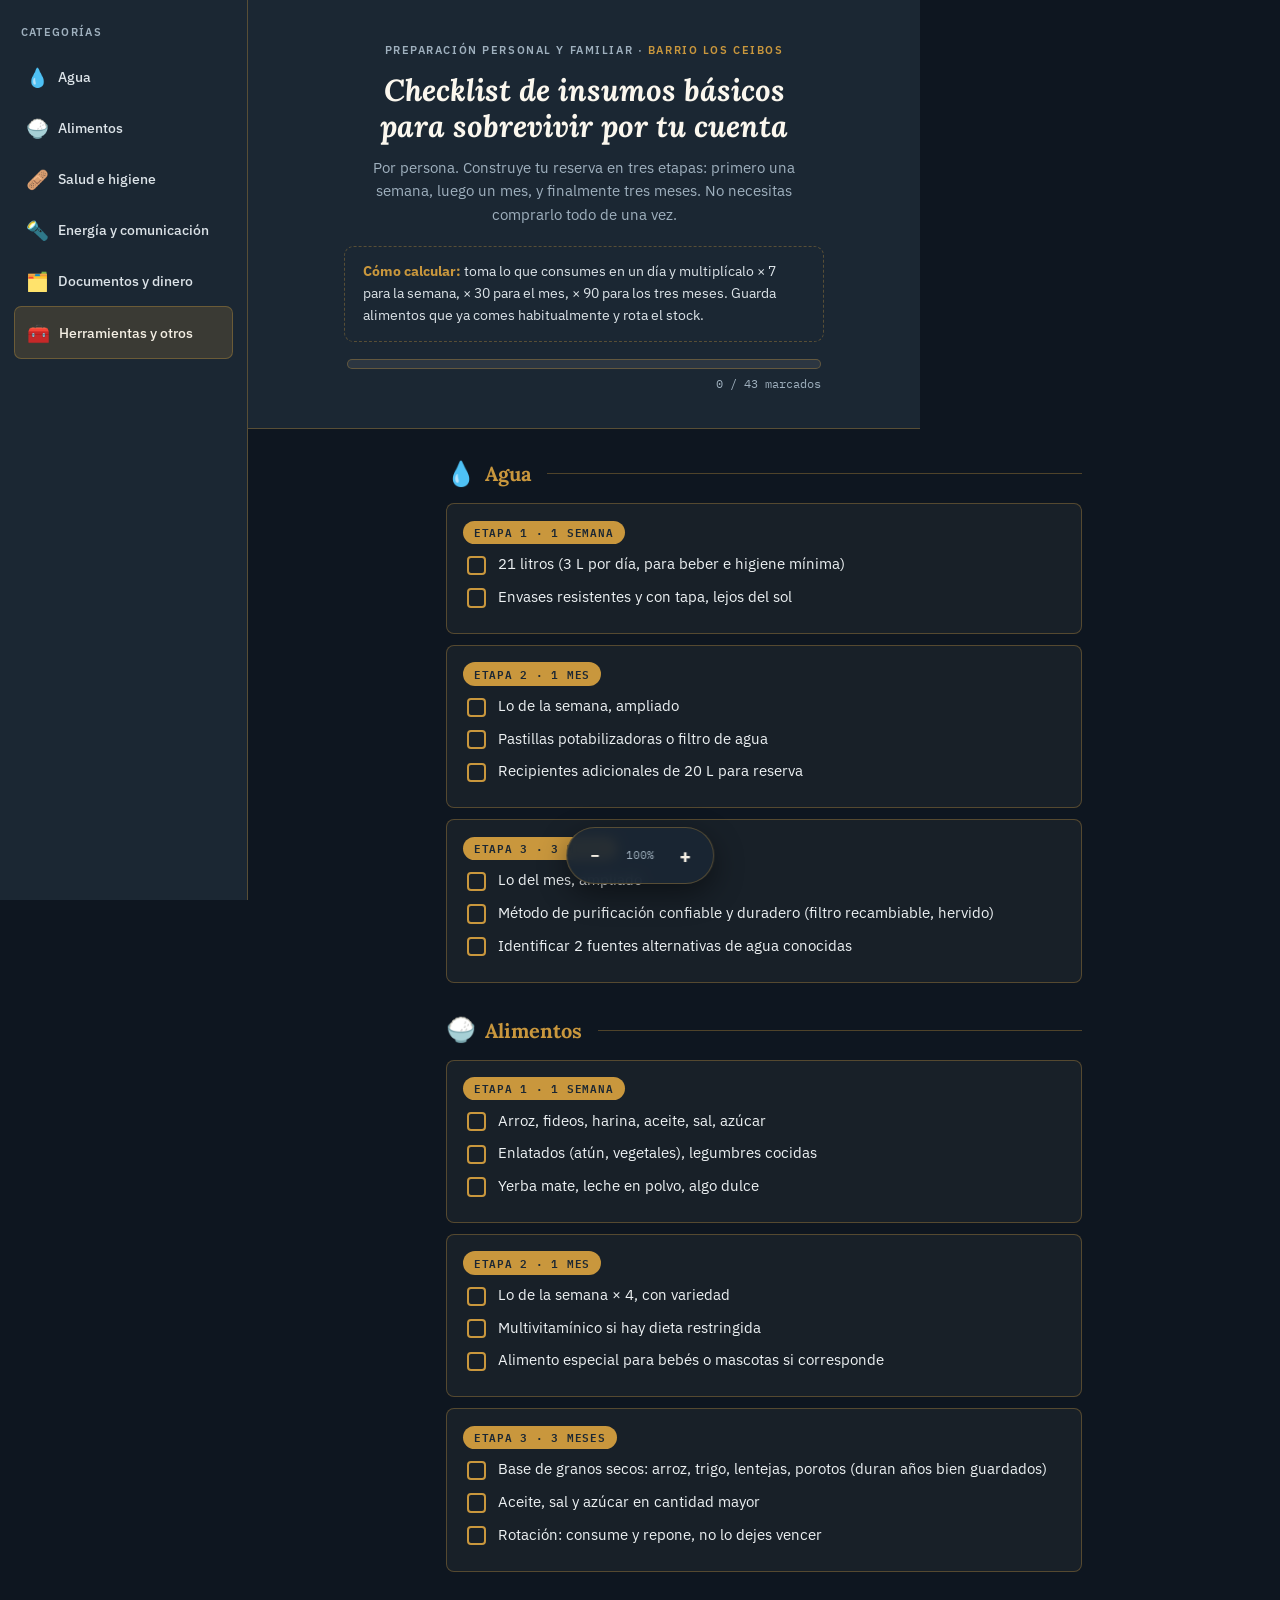
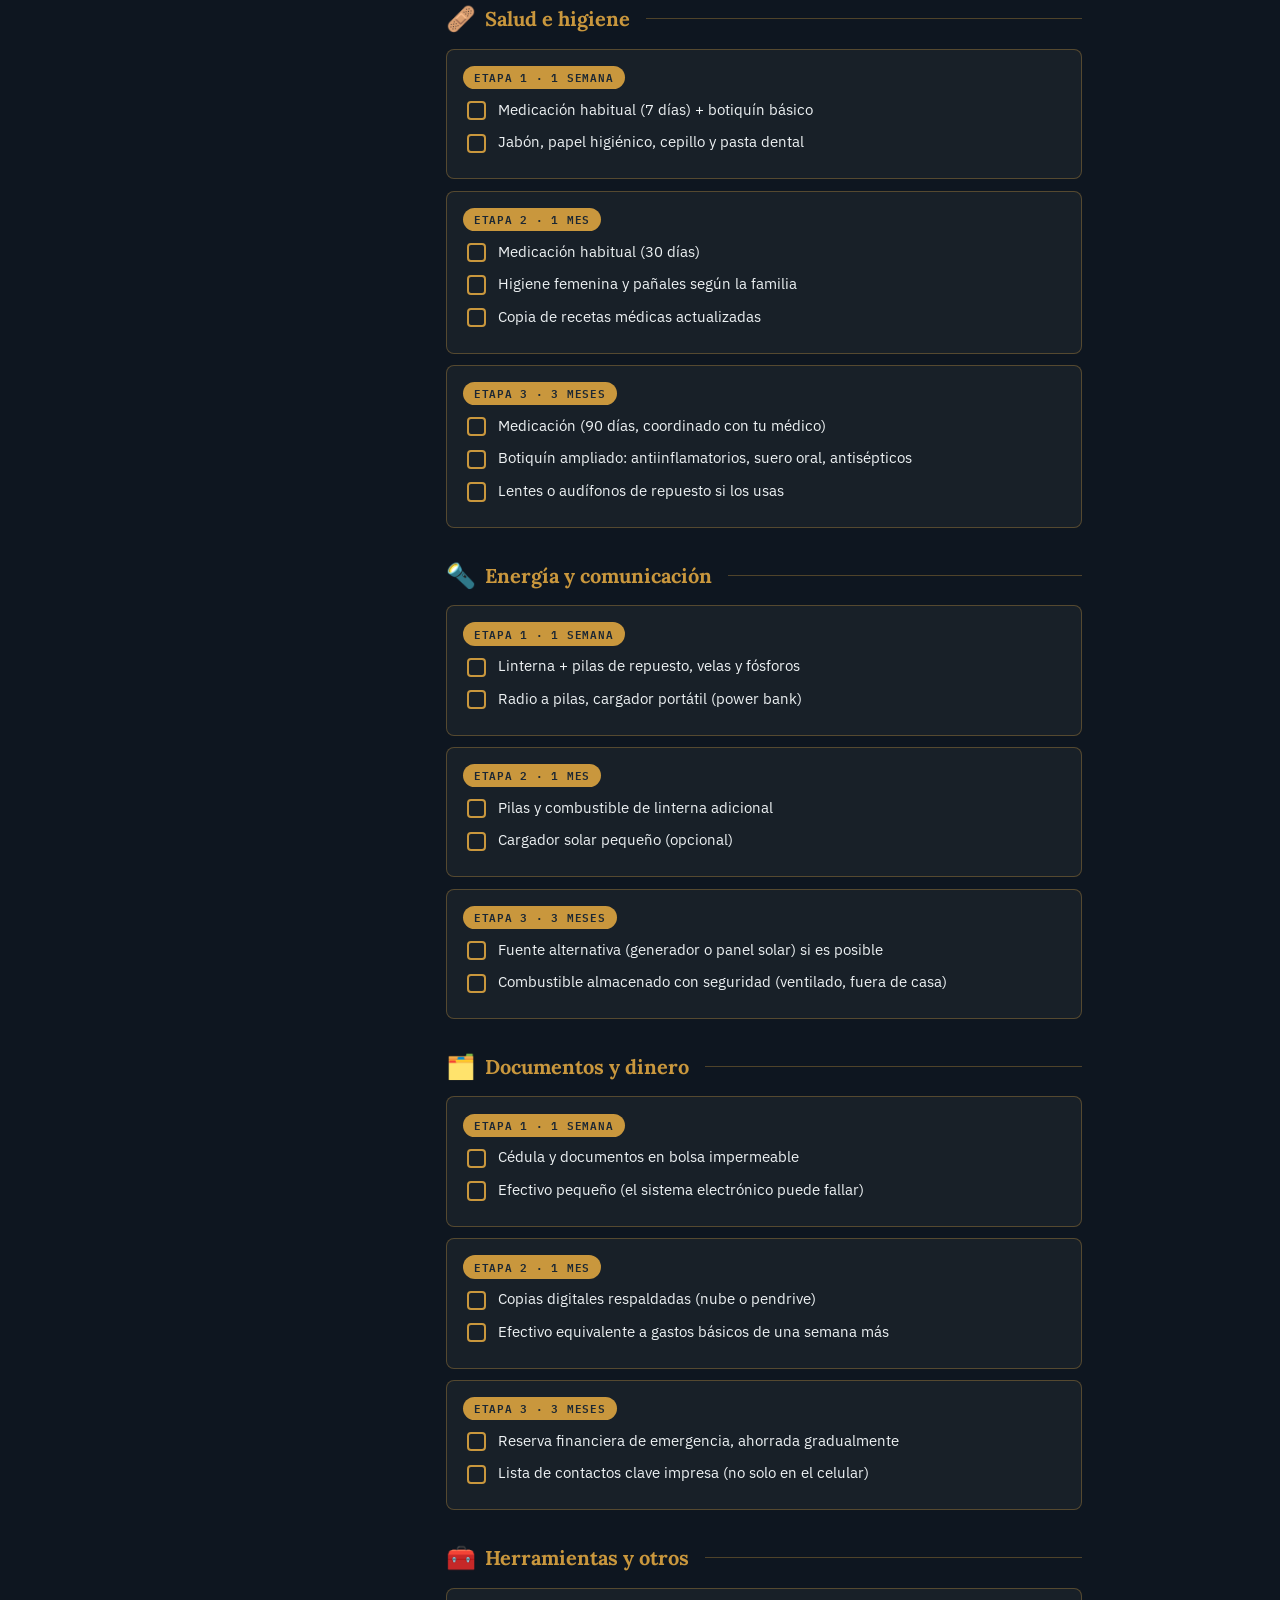
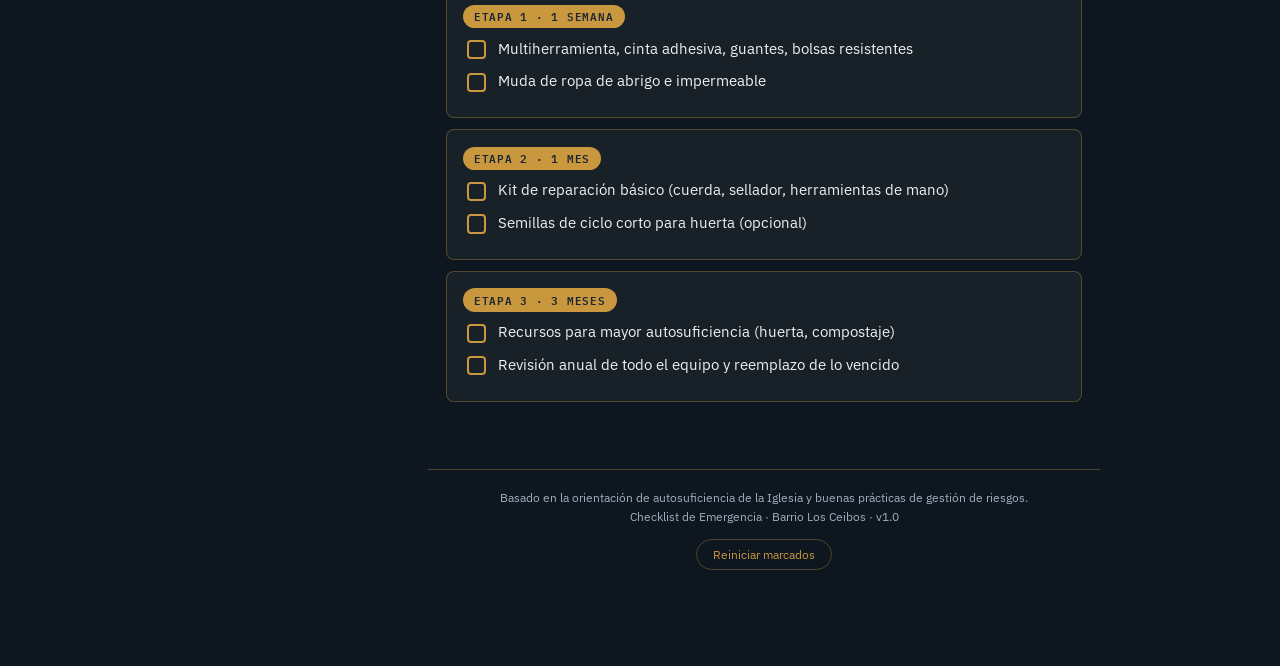
==== index.html @ 4cc1f460 "Initial commit: PWA checklist con menú lateral DRY y listo para GitHub Pages. Co-authored-by: Cursor" ====
<!DOCTYPE html>
<html lang="es">
<head>
<meta charset="UTF-8">
<meta name="viewport" content="width=device-width, initial-scale=1, viewport-fit=cover">
<title>Checklist de Emergencia — Barrio Los Ceibos</title>
<meta name="description" content="Checklist de insumos básicos de preparación para emergencias, por etapas: 1 semana, 1 mes y 3 meses.">
<meta name="theme-color" content="#1B2733">

<link rel="manifest" href="./manifest.json">
<link rel="icon" href="./icons/icon-192.png">
<link rel="apple-touch-icon" href="./icons/icon-192.png">
<meta name="apple-mobile-web-app-capable" content="yes">
<meta name="apple-mobile-web-app-status-bar-style" content="black-translucent">
<meta name="apple-mobile-web-app-title" content="Emergencia">

<link rel="preconnect" href="https://fonts.googleapis.com">
<link href="https://fonts.googleapis.com/css2?family=Lora:ital,wght@0,600;0,700;1,500&family=IBM+Plex+Sans:wght@400;500;600;700&family=IBM+Plex+Mono:wght@500;600&display=swap" rel="stylesheet">
<link rel="stylesheet" href="./styles.css">
</head>
<body>

<button type="button" class="menu-toggle" id="menuToggle" aria-controls="sideNav" aria-expanded="false" aria-label="Abrir menú de categorías">
  <span></span><span></span><span></span>
</button>

<div class="nav-overlay" id="navOverlay" hidden></div>

<nav class="side-nav" id="sideNav" aria-label="Categorías del checklist">
  <p class="nav-label">Categorías</p>
  <ul id="sideNavList"></ul>
</nav>

<div class="app-content">
  <header class="hero">
    <div class="eyebrow">Preparación personal y familiar · <span class="tag">Barrio Los Ceibos</span></div>
    <h1>Checklist de insumos básicos para sobrevivir por tu cuenta</h1>
    <p class="sub">Por persona. Construye tu reserva en tres etapas: primero una semana, luego un mes, y finalmente tres meses. No necesitas comprarlo todo de una vez.</p>
    <div class="principle"><b>Cómo calcular:</b> toma lo que consumes en un día y multiplícalo × 7 para la semana, × 30 para el mes, × 90 para los tres meses. Guarda alimentos que ya comes habitualmente y rota el stock.</div>
    <div class="progress-wrap">
      <div class="progress-track"><div class="progress-fill" id="progressFill"></div></div>
      <div class="progress-label" id="progressLabel">0 / 0 marcados</div>
    </div>
  </header>

  <div class="install-banner" id="installBanner">
    Podés instalar esta guía en tu celular para usarla sin conexión.
    <button id="installBtn">Instalar</button>
  </div>

  <main id="checklist"></main>

  <footer>
    Basado en la orientación de autosuficiencia de la Iglesia y buenas prácticas de gestión de riesgos.
    <br>Checklist de Emergencia · Barrio Los Ceibos · v1.0
    <div><button class="reset" id="resetBtn">Reiniciar marcados</button></div>
  </footer>
</div>

<div class="font-controls" role="group" aria-label="Ajustar tamaño de letra">
  <button id="fontMinus" aria-label="Reducir tamaño de letra">−</button>
  <span class="pct" id="fontPct">100%</span>
  <button id="fontPlus" aria-label="Aumentar tamaño de letra">+</button>
</div>

<script src="./data/checklist.js"></script>
<script src="./app.js"></script>

</body>
</html>
---- styles.css ----
:root{
  --navy:#1B2733;
  --navy-deep:#0E1620;
  --gold:#C9973D;
  --gold-dim:#8A6B33;
  --paper:#F4EFE4;
  --muted:#9FB0BE;
  --line: rgba(201,151,61,0.35);
  --ok:#5C8A6B;
  --nav-width: 15.5rem;
}
*{box-sizing:border-box;}
html{ font-size:100%; scroll-behavior:smooth; scroll-padding-top: 4.5rem; }
body{
  margin:0; background:var(--navy-deep); color:var(--paper);
  font-family:'IBM Plex Sans', sans-serif; font-size:1rem; line-height:1.55;
  padding-bottom:6rem;
}
body.nav-open{ overflow:hidden; }
a{ color:var(--gold); }

/* ---- Side nav (mobile drawer / desktop sticky) ---- */
.menu-toggle{
  position:fixed; top:calc(0.75rem + env(safe-area-inset-top, 0px)); left:0.75rem;
  z-index:60; width:2.75rem; height:2.75rem; min-width:44px; min-height:44px;
  border-radius:0.55rem; border:1px solid var(--line); cursor:pointer;
  background:rgba(27,39,51,0.92); backdrop-filter:blur(6px); color:var(--paper);
  display:flex; flex-direction:column; align-items:center; justify-content:center; gap:0.28rem;
  box-shadow:0 8px 24px rgba(0,0,0,0.35);
}
.menu-toggle span{
  display:block; width:1.15rem; height:2px; background:var(--paper); border-radius:1px;
  transition: transform 0.2s ease, opacity 0.2s ease;
}
body.nav-open .menu-toggle span:nth-child(1){ transform:translateY(0.35rem) rotate(45deg); }
body.nav-open .menu-toggle span:nth-child(2){ opacity:0; }
body.nav-open .menu-toggle span:nth-child(3){ transform:translateY(-0.35rem) rotate(-45deg); }

.nav-overlay{
  display:none; position:fixed; inset:0; z-index:55;
  background:rgba(0,0,0,0.55);
}
body.nav-open .nav-overlay{ display:block; }

.side-nav{
  position:fixed; top:0; left:0; bottom:0; width:min(var(--nav-width), 86vw);
  z-index:58; background:var(--navy); border-right:1px solid var(--line);
  padding: calc(4.5rem + env(safe-area-inset-top, 0px)) 0.9rem 1.5rem;
  transform:translateX(-105%); transition:transform 0.25s ease;
  overflow-y:auto; -webkit-overflow-scrolling:touch;
}
body.nav-open .side-nav{ transform:translateX(0); }
.side-nav .nav-label{
  font-size:0.68rem; letter-spacing:0.12em; text-transform:uppercase;
  color:var(--muted); font-weight:600; margin:0 0.4rem 0.7rem;
}
.side-nav ul{ list-style:none; margin:0; padding:0; }
.side-nav a{
  display:flex; align-items:center; gap:0.55rem;
  padding:0.7rem 0.75rem; min-height:44px; border-radius:0.45rem;
  color:#DCE3E8; text-decoration:none; font-size:0.9rem; font-weight:500;
}
.side-nav a:hover{ background:rgba(244,239,228,0.06); color:var(--paper); }
.side-nav a.is-active{
  background:rgba(201,151,61,0.18); color:var(--paper);
  border:1px solid var(--line);
}
.side-nav a .emoji{ font-size:1.15rem; flex:0 0 auto; }

header.hero{
  background:var(--navy); padding:2.6rem 1.4rem 2.2rem; text-align:center;
  border-bottom:1px solid var(--line);
}
.eyebrow{
  font-size:0.7rem; letter-spacing:0.14em; text-transform:uppercase; color:var(--muted); font-weight:600;
}
.eyebrow .tag{ color:var(--gold); }
h1{
  font-family:'Lora',serif; font-style:italic; font-weight:700;
  font-size:1.9rem; line-height:1.2; margin:0.8rem auto 0.7rem; max-width:26rem; color:#FBF7EE;
}
.sub{ font-size:0.95rem; color:var(--muted); max-width:30rem; margin:0 auto 1.2rem; }
.principle{
  max-width:30rem; margin:0 auto; text-align:left; font-size:0.85rem; line-height:1.6;
  border:1px dashed var(--line); border-radius:0.6rem; padding:0.9rem 1.1rem; color:#DCE3E8;
}
.principle b{ color:var(--gold); }

.progress-wrap{
  max-width:30rem; margin:1.1rem auto 0; padding:0 0.2rem;
}
.progress-track{
  background:rgba(244,239,228,0.08); border-radius:1rem; height:0.6rem; overflow:hidden;
  border:1px solid var(--line);
}
.progress-fill{
  background:var(--gold); height:100%; width:0%; transition:width 0.3s ease;
}
.progress-label{
  font-size:0.72rem; color:var(--muted); margin-top:0.4rem; text-align:right;
  font-family:'IBM Plex Mono',monospace;
}

main{ max-width:38rem; margin:0 auto; padding:1.6rem 1.1rem 1rem; }

.category{ margin-bottom:1.8rem; }
.cat-head{ display:flex; align-items:center; gap:0.6rem; margin-bottom:0.7rem; }
.cat-head .emoji{ font-size:1.5rem; }
.cat-head h2{ font-family:'Lora',serif; font-size:1.25rem; margin:0; color:var(--gold); font-weight:700; }
.cat-head::after{ content:""; flex:1; height:1px; background:var(--line); margin-left:0.4rem; }

.tier{
  background:rgba(244,239,228,0.045); border:1px solid var(--line); border-radius:0.5rem;
  padding:0.9rem 1rem; margin-bottom:0.7rem;
}
.tier .tag{
  display:inline-block; font-family:'IBM Plex Mono',monospace; font-size:0.68rem; letter-spacing:0.07em;
  text-transform:uppercase; color:var(--navy); background:var(--gold); border-radius:1rem;
  padding:0.2rem 0.7rem; margin-bottom:0.6rem; font-weight:600;
}
ul.items{ list-style:none; margin:0; padding:0; }
ul.items li{ margin-bottom:0.5rem; }
ul.items label{
  display:flex; align-items:flex-start; gap:0.6rem; font-size:0.92rem; color:#EDF1F3; cursor:pointer;
}
ul.items input[type="checkbox"]{
  appearance:none; -webkit-appearance:none; flex:0 0 auto; width:1.2rem; height:1.2rem; margin-top:0.15rem;
  border:2px solid var(--gold); border-radius:0.25rem; background:transparent; cursor:pointer; position:relative;
}
ul.items input[type="checkbox"]:checked{ background:var(--gold); }
ul.items input[type="checkbox"]:checked::after{
  content:"✓"; position:absolute; left:50%; top:50%; transform:translate(-50%,-58%);
  color:var(--navy); font-size:0.85rem; font-weight:700;
}
ul.items li.checked label span.txt{ color:#8B99A4; text-decoration:line-through; }

footer{
  max-width:38rem; margin:1.4rem auto 0; padding:1.2rem 1.1rem 0; text-align:center;
  font-size:0.75rem; color:var(--muted); border-top:1px solid var(--line);
}
footer .reset{
  display:inline-block; margin-top:0.8rem; font-size:0.78rem; color:var(--gold);
  background:none; border:1px solid var(--line); border-radius:1.2rem; padding:0.4rem 1rem; cursor:pointer;
  font-family:'IBM Plex Sans',sans-serif;
}

.font-controls{
  position:fixed; left:50%; bottom:calc(1rem + env(safe-area-inset-bottom, 0px));
  transform:translateX(-50%); z-index:50;
  display:flex; align-items:center; gap:0.15rem;
  background:rgba(27,39,51,0.92); backdrop-filter:blur(6px);
  border:1px solid var(--line); border-radius:2.2rem; padding:0.35rem;
  box-shadow:0 10px 30px rgba(0,0,0,0.45);
}
.font-controls button{
  width:2.75rem; height:2.75rem; min-width:44px; min-height:44px;
  border-radius:50%; border:none; cursor:pointer;
  background:transparent; color:var(--paper); font-family:'IBM Plex Sans',sans-serif;
  font-weight:700; font-size:1rem; display:flex; align-items:center; justify-content:center;
  transition:background 0.15s ease;
}
.font-controls button:active{ background:rgba(201,151,61,0.25); }
.font-controls .pct{
  font-family:'IBM Plex Mono',monospace; font-size:0.68rem; color:var(--muted); width:2.6rem; text-align:center;
}
.font-controls button[aria-label="Aumentar tamaño de letra"]{ font-size:1.25rem; }

.install-banner{
  display:none; max-width:38rem; margin:0 auto 1rem; padding:0.8rem 1rem;
  background:rgba(201,151,61,0.12); border:1px solid var(--line); border-radius:0.5rem;
  font-size:0.82rem; color:#EDE6D6; text-align:center;
}
.install-banner button{
  margin-left:0.5rem; background:var(--gold); color:var(--navy); border:none; border-radius:1rem;
  padding:0.35rem 0.9rem; font-weight:700; cursor:pointer; font-family:inherit; font-size:0.8rem;
}

/* Tablet grande / desktop: nav fijo, sin drawer */
@media (min-width: 900px){
  .menu-toggle, .nav-overlay{ display:none !important; }
  body.nav-open{ overflow:auto; }
  .side-nav{
    transform:none; padding-top:1.5rem;
    position:fixed; z-index:10;
  }
  .app-content{
    margin-left: var(--nav-width);
  }
  header.hero, .install-banner, main, footer{
    max-width: 42rem;
  }
  main, footer, .install-banner{
    margin-left: auto; margin-right: auto;
  }
}
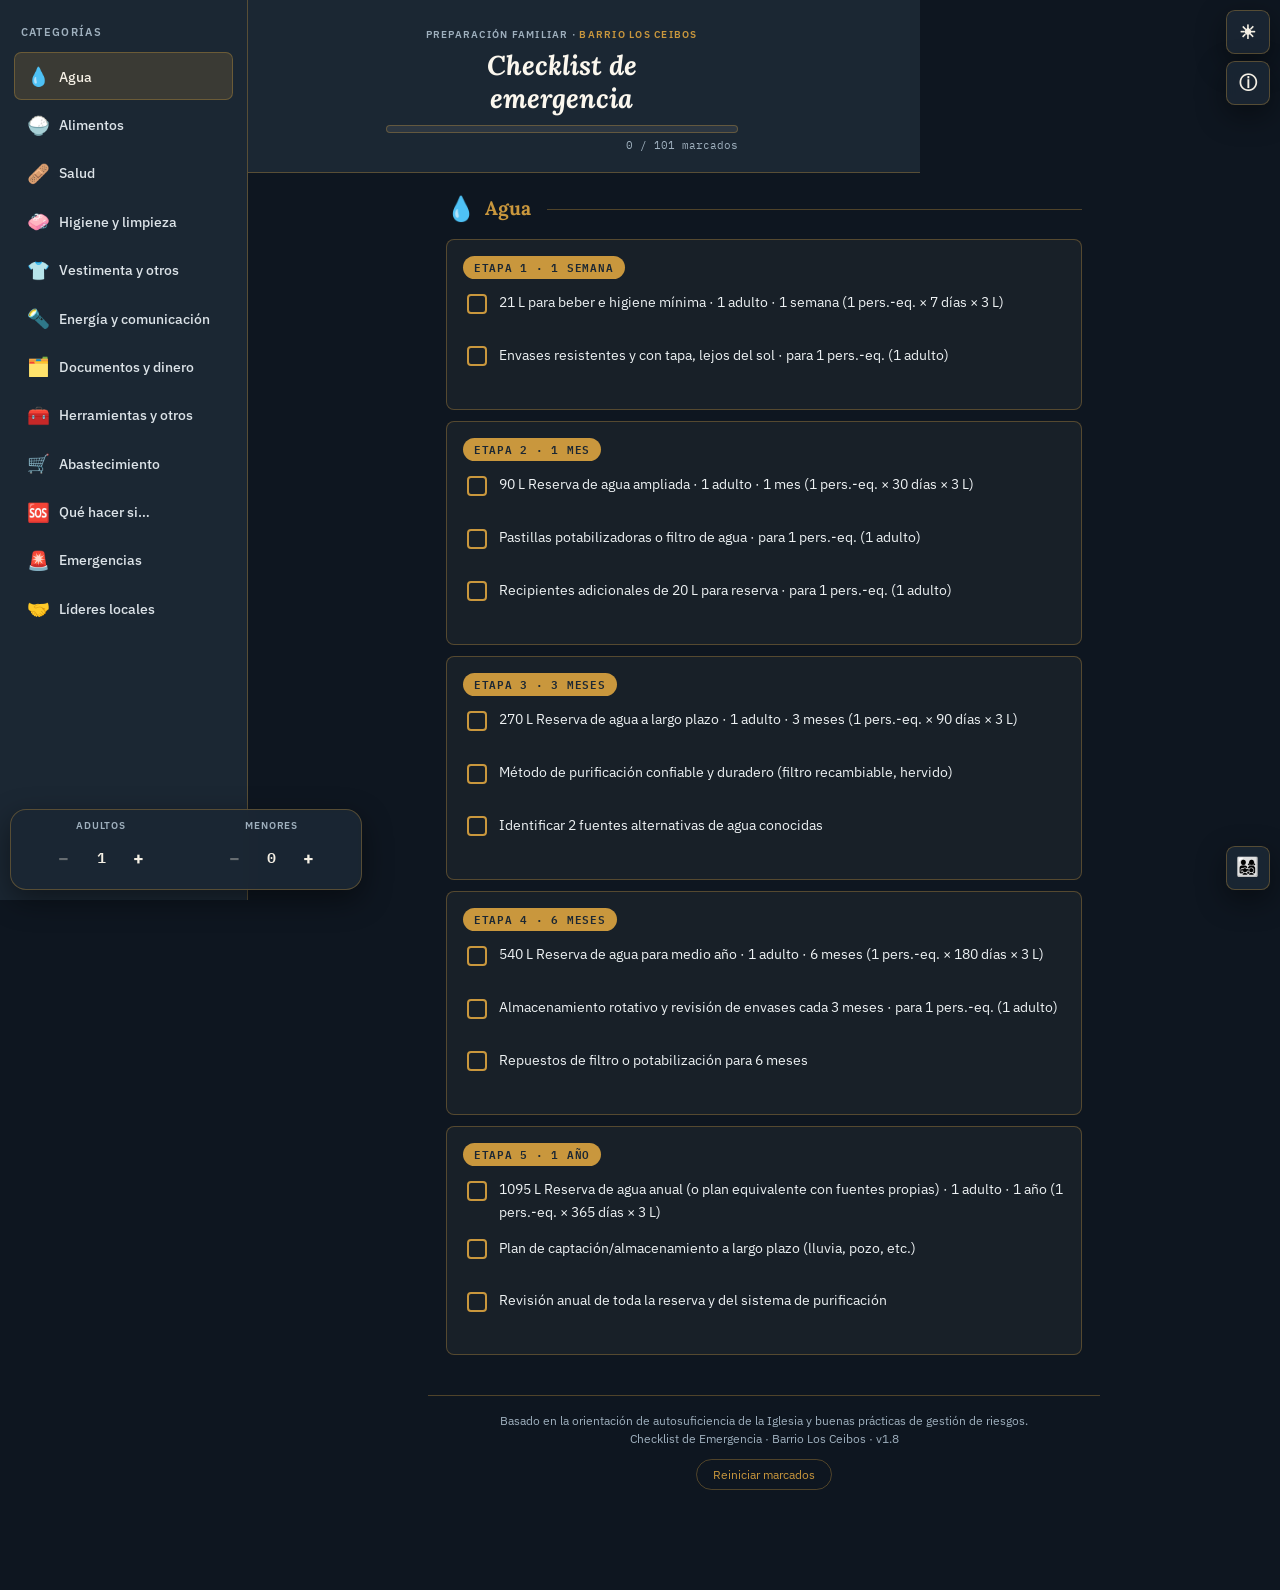
==== commit e7632a6b: "feat: PWA v1.8 con guías, contactos, hogar y pulido Amplía el checklist con secciones de salud/higie" ====
--- a/index.html
+++ b/index.html
@@ -3,26 +3,58 @@
 <head>
 <meta charset="UTF-8">
 <meta name="viewport" content="width=device-width, initial-scale=1, viewport-fit=cover">
-<title>Checklist de Emergencia — Barrio Los Ceibos</title>
-<meta name="description" content="Checklist de insumos básicos de preparación para emergencias, por etapas: 1 semana, 1 mes y 3 meses.">
-<meta name="theme-color" content="#1B2733">
+<title>Checklist de emergencia — Barrio Los Ceibos</title>
+<meta name="description" content="Checklist de preparación para emergencias del Barrio Los Ceibos: etapas, botiquín, contactos, abastecimiento y qué hacer si…">
+<meta http-equiv="Cache-Control" content="no-cache, no-store, must-revalidate">
+<meta http-equiv="Pragma" content="no-cache">
+<meta name="theme-color" content="#1B2733" id="metaThemeColor">
+
+<meta property="og:type" content="website">
+<meta property="og:locale" content="es_UY">
+<meta property="og:title" content="Checklist de emergencia — Barrio Los Ceibos">
+<meta property="og:description" content="Guía interactiva de preparación familiar: checklist por etapas, contactos útiles y qué hacer ante emergencias.">
+<meta property="og:image" content="./icons/icon-512.png">
+<meta name="twitter:card" content="summary">
+<meta name="twitter:title" content="Checklist de emergencia — Barrio Los Ceibos">
+<meta name="twitter:description" content="Guía interactiva de preparación familiar para emergencias.">
+<meta name="twitter:image" content="./icons/icon-512.png">
 
 <link rel="manifest" href="./manifest.json">
 <link rel="icon" href="./icons/icon-192.png">
-<link rel="apple-touch-icon" href="./icons/icon-192.png">
+<link rel="apple-touch-icon" href="./icons/apple-touch-icon-180.png" sizes="180x180">
 <meta name="apple-mobile-web-app-capable" content="yes">
 <meta name="apple-mobile-web-app-status-bar-style" content="black-translucent">
 <meta name="apple-mobile-web-app-title" content="Emergencia">
 
+<script>
+(function () {
+  try {
+    var t = localStorage.getItem("checklistTheme");
+    document.documentElement.setAttribute("data-theme", t === "light" ? "light" : "dark");
+  } catch (e) {
+    document.documentElement.setAttribute("data-theme", "dark");
+  }
+})();
+</script>
+
 <link rel="preconnect" href="https://fonts.googleapis.com">
+<link rel="preconnect" href="https://fonts.gstatic.com" crossorigin>
 <link href="https://fonts.googleapis.com/css2?family=Lora:ital,wght@0,600;0,700;1,500&family=IBM+Plex+Sans:wght@400;500;600;700&family=IBM+Plex+Mono:wght@500;600&display=swap" rel="stylesheet">
-<link rel="stylesheet" href="./styles.css">
+<link rel="stylesheet" href="./styles.css?v=32">
 </head>
 <body>
 
 <button type="button" class="menu-toggle" id="menuToggle" aria-controls="sideNav" aria-expanded="false" aria-label="Abrir menú de categorías">
   <span></span><span></span><span></span>
 </button>
+
+<div class="top-actions">
+  <button type="button" class="theme-toggle" id="themeToggle" aria-label="Cambiar a modo claro">
+    <span class="theme-icon theme-icon-sun" aria-hidden="true">☀</span>
+    <span class="theme-icon theme-icon-moon" aria-hidden="true">☾</span>
+  </button>
+  <button type="button" class="info-toggle" id="infoToggle" aria-controls="infoPanel" aria-expanded="false" aria-label="Abrir info y ajustes">ⓘ</button>
+</div>
 
 <div class="nav-overlay" id="navOverlay" hidden></div>
 
@@ -31,12 +63,29 @@
   <ul id="sideNavList"></ul>
 </nav>
 
+<aside class="info-panel" id="infoPanel" hidden role="dialog" aria-labelledby="infoPanelTitle">
+  <div class="info-panel-head">
+    <h2 id="infoPanelTitle">Info y ajustes</h2>
+    <button type="button" class="info-close" id="infoClose" aria-label="Cerrar">×</button>
+  </div>
+  <p id="infoIntro"></p>
+  <div class="principle">
+    <b id="infoPrincipleTitle"></b>
+    <p id="infoPrinciple"></p>
+  </div>
+  <p class="info-hint" id="infoHouseholdHint"></p>
+  <div class="font-controls-inline" role="group" aria-label="Ajustar tamaño de letra">
+    <span class="font-label">Tamaño de letra</span>
+    <button type="button" id="fontMinus" aria-label="Reducir tamaño de letra">−</button>
+    <span class="pct" id="fontPct">100%</span>
+    <button type="button" id="fontPlus" aria-label="Aumentar tamaño de letra">+</button>
+  </div>
+</aside>
+
 <div class="app-content">
   <header class="hero">
-    <div class="eyebrow">Preparación personal y familiar · <span class="tag">Barrio Los Ceibos</span></div>
-    <h1>Checklist de insumos básicos para sobrevivir por tu cuenta</h1>
-    <p class="sub">Por persona. Construye tu reserva en tres etapas: primero una semana, luego un mes, y finalmente tres meses. No necesitas comprarlo todo de una vez.</p>
-    <div class="principle"><b>Cómo calcular:</b> toma lo que consumes en un día y multiplícalo × 7 para la semana, × 30 para el mes, × 90 para los tres meses. Guarda alimentos que ya comes habitualmente y rota el stock.</div>
+    <div class="eyebrow" id="appEyebrow">Preparación familiar · <span class="tag">Barrio Los Ceibos</span></div>
+    <h1 id="appTitle">Checklist de emergencia</h1>
     <div class="progress-wrap">
       <div class="progress-track"><div class="progress-fill" id="progressFill"></div></div>
       <div class="progress-label" id="progressLabel">0 / 0 marcados</div>
@@ -52,19 +101,40 @@
 
   <footer>
     Basado en la orientación de autosuficiencia de la Iglesia y buenas prácticas de gestión de riesgos.
-    <br>Checklist de Emergencia · Barrio Los Ceibos · v1.0
+    <br>Checklist de Emergencia · Barrio Los Ceibos · v1.8
     <div><button class="reset" id="resetBtn">Reiniciar marcados</button></div>
   </footer>
 </div>
 
-<div class="font-controls" role="group" aria-label="Ajustar tamaño de letra">
-  <button id="fontMinus" aria-label="Reducir tamaño de letra">−</button>
-  <span class="pct" id="fontPct">100%</span>
-  <button id="fontPlus" aria-label="Aumentar tamaño de letra">+</button>
+<div class="household-dock" id="householdDock">
+  <div class="household-bar" id="householdBar" role="group" aria-label="Tamaño del hogar">
+    <div class="household-row">
+      <div class="stepper">
+        <span class="stepper-label">Adultos</span>
+        <div class="stepper-controls">
+          <button type="button" id="adultMinus" aria-label="Menos adultos">−</button>
+          <span class="stepper-value" id="adultCount">1</span>
+          <button type="button" id="adultPlus" aria-label="Más adultos">+</button>
+        </div>
+      </div>
+      <div class="stepper">
+        <span class="stepper-label">Menores</span>
+        <div class="stepper-controls">
+          <button type="button" id="minorMinus" aria-label="Menos menores">−</button>
+          <span class="stepper-value" id="minorCount">0</span>
+          <button type="button" id="minorPlus" aria-label="Más menores">+</button>
+        </div>
+      </div>
+    </div>
+  </div>
+  <button type="button" class="household-toggle" id="householdToggle" aria-controls="householdBar" aria-expanded="true" aria-label="Ocultar ajustes del hogar">
+    <span class="household-toggle-icon" aria-hidden="true">👨‍👩‍👧‍👦</span>
+  </button>
 </div>
 
-<script src="./data/checklist.js"></script>
-<script src="./app.js"></script>
+<script src="./data/ui.js?v=32"></script>
+<script src="./data/checklist.js?v=32"></script>
+<script src="./app.js?v=32"></script>
 
 </body>
 </html>
--- a/styles.css
+++ b/styles.css
@@ -1,52 +1,131 @@
-:root{
+/* Tema oscuro (default) */
+:root,
+html[data-theme="dark"]{
   --navy:#1B2733;
   --navy-deep:#0E1620;
   --gold:#C9973D;
-  --gold-dim:#8A6B33;
   --paper:#F4EFE4;
   --muted:#9FB0BE;
   --line: rgba(201,151,61,0.35);
   --ok:#5C8A6B;
   --nav-width: 15.5rem;
-}
+  --bar-h: 4.75rem;
+  --bar-h-collapsed: 4rem;
+  --bg: var(--navy-deep);
+  --surface: var(--navy);
+  --text: var(--paper);
+  --text-heading: #FBF7EE;
+  --text-soft: #DCE3E8;
+  --text-item: #EDF1F3;
+  --text-done: #8B99A4;
+  --chip-fg: var(--navy);
+  --overlay: rgba(0,0,0,0.55);
+  --btn-bg: rgba(27,39,51,0.92);
+  --bar-bg: rgba(27,39,51,0.94);
+  --tier-bg: rgba(244,239,228,0.045);
+  --track-bg: rgba(244,239,228,0.08);
+  --install-bg: rgba(201,151,61,0.12);
+  --install-fg: #EDE6D6;
+  --theme-meta: #1B2733;
+  --shadow: 0 10px 30px rgba(0,0,0,0.45);
+}
+
+/* Tema claro */
+html[data-theme="light"]{
+  --navy:#2A3A4A;
+  --navy-deep:#F3EEE4;
+  --gold:#A67B2E;
+  --paper:#1B2733;
+  --muted:#5A6B78;
+  --line: rgba(166,123,46,0.4);
+  --bg: #F3EEE4;
+  --surface: #FFFbf5;
+  --text: #1B2733;
+  --text-heading: #142029;
+  --text-soft: #334555;
+  --text-item: #1B2733;
+  --text-done: #7A8792;
+  --chip-fg: #FFFbf5;
+  --overlay: rgba(20,32,41,0.4);
+  --btn-bg: rgba(255,251,245,0.94);
+  --bar-bg: rgba(255,251,245,0.96);
+  --tier-bg: rgba(27,39,51,0.04);
+  --track-bg: rgba(27,39,51,0.08);
+  --install-bg: rgba(166,123,46,0.14);
+  --install-fg: #2A3A4A;
+  --theme-meta: #F3EEE4;
+  --shadow: 0 10px 28px rgba(20,32,41,0.12);
+}
+
 *{box-sizing:border-box;}
-html{ font-size:100%; scroll-behavior:smooth; scroll-padding-top: 4.5rem; }
+html{ font-size:100%; scroll-behavior:smooth; scroll-padding-top: 4.5rem; color-scheme: dark; }
+html[data-theme="light"]{ color-scheme: light; }
 body{
-  margin:0; background:var(--navy-deep); color:var(--paper);
+  margin:0; background:var(--bg); color:var(--text);
   font-family:'IBM Plex Sans', sans-serif; font-size:1rem; line-height:1.55;
-  padding-bottom:6rem;
-}
-body.nav-open{ overflow:hidden; }
+  padding-bottom: calc(var(--bar-h) + 1.5rem + env(safe-area-inset-bottom, 0px));
+  transition: background 0.2s ease, color 0.2s ease, padding-bottom 0.25s ease;
+}
+body.household-collapsed{
+  padding-bottom: calc(var(--bar-h-collapsed) + 1.25rem + env(safe-area-inset-bottom, 0px));
+}
+body.nav-open,
+body.info-open{ overflow:hidden; }
 a{ color:var(--gold); }
 
-/* ---- Side nav (mobile drawer / desktop sticky) ---- */
+/* ---- Top toggles ---- */
 .menu-toggle{
-  position:fixed; top:calc(0.75rem + env(safe-area-inset-top, 0px)); left:0.75rem;
+  position:fixed; top:calc(0.65rem + env(safe-area-inset-top, 0px)); left:0.65rem;
   z-index:60; width:2.75rem; height:2.75rem; min-width:44px; min-height:44px;
   border-radius:0.55rem; border:1px solid var(--line); cursor:pointer;
-  background:rgba(27,39,51,0.92); backdrop-filter:blur(6px); color:var(--paper);
+  background:var(--btn-bg); backdrop-filter:blur(6px); color:var(--text);
+  box-shadow:var(--shadow);
   display:flex; flex-direction:column; align-items:center; justify-content:center; gap:0.28rem;
-  box-shadow:0 8px 24px rgba(0,0,0,0.35);
 }
 .menu-toggle span{
-  display:block; width:1.15rem; height:2px; background:var(--paper); border-radius:1px;
+  display:block; width:1.15rem; height:2px; background:var(--text); border-radius:1px;
   transition: transform 0.2s ease, opacity 0.2s ease;
 }
 body.nav-open .menu-toggle span:nth-child(1){ transform:translateY(0.35rem) rotate(45deg); }
 body.nav-open .menu-toggle span:nth-child(2){ opacity:0; }
 body.nav-open .menu-toggle span:nth-child(3){ transform:translateY(-0.35rem) rotate(-45deg); }
 
+.top-actions{
+  position:fixed; top:calc(0.65rem + env(safe-area-inset-top, 0px)); right:0.65rem;
+  z-index:60; display:flex; flex-direction:column; align-items:center; gap:0.4rem;
+}
+.theme-toggle,
+.info-toggle{
+  width:2.75rem; height:2.75rem; min-width:44px; min-height:44px;
+  border-radius:0.55rem; border:1px solid var(--line); cursor:pointer;
+  background:var(--btn-bg); backdrop-filter:blur(6px); color:var(--text);
+  box-shadow:var(--shadow);
+  display:flex; align-items:center; justify-content:center;
+  font-size:1.15rem; font-weight:700; padding:0;
+}
+.info-toggle{ font-size:1.1rem; }
+body.info-open .info-toggle{ background:rgba(201,151,61,0.25); }
+
+.theme-toggle{ position:relative; }
+.theme-icon{ line-height:1; font-size:1.2rem; }
+html[data-theme="dark"] .theme-icon-moon{ display:none; }
+html[data-theme="dark"] .theme-icon-sun{ display:inline; }
+html[data-theme="light"] .theme-icon-sun{ display:none; }
+html[data-theme="light"] .theme-icon-moon{ display:inline; }
+
 .nav-overlay{
   display:none; position:fixed; inset:0; z-index:55;
-  background:rgba(0,0,0,0.55);
-}
-body.nav-open .nav-overlay{ display:block; }
-
+  background:var(--overlay);
+}
+body.nav-open .nav-overlay,
+body.info-open .nav-overlay{ display:block; }
+
+/* ---- Side nav ---- */
 .side-nav{
   position:fixed; top:0; left:0; bottom:0; width:min(var(--nav-width), 86vw);
-  z-index:58; background:var(--navy); border-right:1px solid var(--line);
+  z-index:58; background:var(--surface); border-right:1px solid var(--line);
   padding: calc(4.5rem + env(safe-area-inset-top, 0px)) 0.9rem 1.5rem;
-  transform:translateX(-105%); transition:transform 0.25s ease;
+  transform:translateX(-105%); transition:transform 0.25s ease, background 0.2s ease;
   overflow-y:auto; -webkit-overflow-scrolling:touch;
 }
 body.nav-open .side-nav{ transform:translateX(0); }
@@ -55,141 +134,320 @@
   color:var(--muted); font-weight:600; margin:0 0.4rem 0.7rem;
 }
 .side-nav ul{ list-style:none; margin:0; padding:0; }
-.side-nav a{
-  display:flex; align-items:center; gap:0.55rem;
+.side-nav button[role="tab"]{
+  display:flex; align-items:center; gap:0.55rem; width:100%;
   padding:0.7rem 0.75rem; min-height:44px; border-radius:0.45rem;
-  color:#DCE3E8; text-decoration:none; font-size:0.9rem; font-weight:500;
-}
-.side-nav a:hover{ background:rgba(244,239,228,0.06); color:var(--paper); }
-.side-nav a.is-active{
-  background:rgba(201,151,61,0.18); color:var(--paper);
-  border:1px solid var(--line);
-}
-.side-nav a .emoji{ font-size:1.15rem; flex:0 0 auto; }
-
+  border:1px solid transparent; background:transparent; cursor:pointer; text-align:left;
+  color:var(--text-soft); font-family:inherit; font-size:0.9rem; font-weight:500;
+}
+.side-nav button[role="tab"]:hover{ background:var(--tier-bg); color:var(--text); }
+.side-nav button[role="tab"].is-active,
+.side-nav button[role="tab"][aria-selected="true"]{
+  background:rgba(201,151,61,0.18); color:var(--text);
+  border-color: var(--line);
+}
+.side-nav button[role="tab"] .emoji{ font-size:1.15rem; flex:0 0 auto; }
+
+/* ---- Info panel ---- */
+.info-panel{
+  position:fixed; top:0; right:0; bottom:0; width:min(20rem, 92vw);
+  z-index:58; background:var(--surface); border-left:1px solid var(--line);
+  padding: calc(1.1rem + env(safe-area-inset-top, 0px)) 1.1rem 1.5rem;
+  transform:translateX(105%); transition:transform 0.25s ease, background 0.2s ease;
+  overflow-y:auto; -webkit-overflow-scrolling:touch;
+}
+body.info-open .info-panel{ transform:translateX(0); }
+.info-panel[hidden]{ display:block !important; visibility:hidden; pointer-events:none; }
+body.info-open .info-panel[hidden]{ visibility:visible; pointer-events:auto; }
+.info-panel-head{
+  display:flex; align-items:center; justify-content:space-between; gap:0.5rem; margin-bottom:0.9rem;
+}
+.info-panel-head h2{
+  margin:0; font-family:'Lora',serif; font-size:1.15rem; color:var(--gold);
+}
+.info-close{
+  width:2.5rem; height:2.5rem; border:1px solid var(--line); border-radius:0.45rem;
+  background:transparent; color:var(--text); font-size:1.4rem; cursor:pointer; line-height:1;
+}
+.info-panel > p{ font-size:0.88rem; color:var(--text-soft); margin:0 0 0.9rem; }
+.info-hint{ font-size:0.78rem !important; color:var(--muted) !important; }
+.info-panel .principle{
+  max-width:none; margin:0 0 1rem; text-align:left; font-size:0.82rem; line-height:1.55;
+  border:1px dashed var(--line); border-radius:0.6rem; padding:0.8rem 0.9rem; color:var(--text-soft);
+}
+.info-panel .principle b{ color:var(--gold); display:block; margin-bottom:0.35rem; }
+.info-panel .principle p{ margin:0; }
+
+.font-controls-inline{
+  display:flex; align-items:center; gap:0.25rem; flex-wrap:wrap;
+  border-top:1px solid var(--line); padding-top:0.9rem; margin-top:0.4rem;
+}
+.font-controls-inline .font-label{
+  width:100%; font-size:0.72rem; letter-spacing:0.08em; text-transform:uppercase;
+  color:var(--muted); font-weight:600; margin-bottom:0.3rem;
+}
+.font-controls-inline button{
+  width:2.75rem; height:2.75rem; min-width:44px; min-height:44px;
+  border-radius:50%; border:1px solid var(--line); cursor:pointer;
+  background:transparent; color:var(--text); font-family:inherit;
+  font-weight:700; font-size:1.1rem;
+}
+.font-controls-inline .pct{
+  font-family:'IBM Plex Mono',monospace; font-size:0.75rem; color:var(--muted);
+  min-width:2.8rem; text-align:center;
+}
+
+/* ---- Hero compacto ---- */
 header.hero{
-  background:var(--navy); padding:2.6rem 1.4rem 2.2rem; text-align:center;
+  background:var(--surface);
+  padding: 4.6rem 1.1rem 1rem;
+  padding-left: 3.6rem;
+  padding-right: 3.6rem;
+  text-align:center;
   border-bottom:1px solid var(--line);
+  transition: background 0.2s ease;
 }
 .eyebrow{
-  font-size:0.7rem; letter-spacing:0.14em; text-transform:uppercase; color:var(--muted); font-weight:600;
+  font-size:0.65rem; letter-spacing:0.12em; text-transform:uppercase; color:var(--muted); font-weight:600;
 }
 .eyebrow .tag{ color:var(--gold); }
 h1{
   font-family:'Lora',serif; font-style:italic; font-weight:700;
-  font-size:1.9rem; line-height:1.2; margin:0.8rem auto 0.7rem; max-width:26rem; color:#FBF7EE;
-}
-.sub{ font-size:0.95rem; color:var(--muted); max-width:30rem; margin:0 auto 1.2rem; }
-.principle{
-  max-width:30rem; margin:0 auto; text-align:left; font-size:0.85rem; line-height:1.6;
-  border:1px dashed var(--line); border-radius:0.6rem; padding:0.9rem 1.1rem; color:#DCE3E8;
+  font-size:clamp(1.25rem, 5vw, 1.7rem); line-height:1.2;
+  margin:0.45rem auto 0.65rem; max-width:18rem; color:var(--text-heading);
 }
 .principle b{ color:var(--gold); }
 
-.progress-wrap{
-  max-width:30rem; margin:1.1rem auto 0; padding:0 0.2rem;
-}
+.progress-wrap{ max-width:22rem; margin:0 auto; padding:0; }
 .progress-track{
-  background:rgba(244,239,228,0.08); border-radius:1rem; height:0.6rem; overflow:hidden;
+  background:var(--track-bg); border-radius:1rem; height:0.5rem; overflow:hidden;
   border:1px solid var(--line);
 }
 .progress-fill{
   background:var(--gold); height:100%; width:0%; transition:width 0.3s ease;
 }
 .progress-label{
-  font-size:0.72rem; color:var(--muted); margin-top:0.4rem; text-align:right;
+  font-size:0.68rem; color:var(--muted); margin-top:0.3rem; text-align:right;
   font-family:'IBM Plex Mono',monospace;
 }
 
-main{ max-width:38rem; margin:0 auto; padding:1.6rem 1.1rem 1rem; }
-
-.category{ margin-bottom:1.8rem; }
+main{ max-width:38rem; margin:0 auto; padding:1.1rem 1.1rem 0.5rem; }
+
+.category{ margin-bottom:1rem; }
+.tab-panel[hidden]{ display:none !important; }
+.tab-panel:not([hidden]){ display:block; animation: tabIn 0.2s ease; }
+@keyframes tabIn{
+  from{ opacity:0; transform:translateY(0.35rem); }
+  to{ opacity:1; transform:none; }
+}
 .cat-head{ display:flex; align-items:center; gap:0.6rem; margin-bottom:0.7rem; }
 .cat-head .emoji{ font-size:1.5rem; }
-.cat-head h2{ font-family:'Lora',serif; font-size:1.25rem; margin:0; color:var(--gold); font-weight:700; }
+.cat-head h2{ font-family:'Lora',serif; font-size:1.2rem; margin:0; color:var(--gold); font-weight:700; }
 .cat-head::after{ content:""; flex:1; height:1px; background:var(--line); margin-left:0.4rem; }
 
 .tier{
-  background:rgba(244,239,228,0.045); border:1px solid var(--line); border-radius:0.5rem;
+  background:var(--tier-bg); border:1px solid var(--line); border-radius:0.5rem;
   padding:0.9rem 1rem; margin-bottom:0.7rem;
 }
 .tier .tag{
   display:inline-block; font-family:'IBM Plex Mono',monospace; font-size:0.68rem; letter-spacing:0.07em;
-  text-transform:uppercase; color:var(--navy); background:var(--gold); border-radius:1rem;
+  text-transform:uppercase; color:var(--chip-fg); background:var(--gold); border-radius:1rem;
   padding:0.2rem 0.7rem; margin-bottom:0.6rem; font-weight:600;
 }
 ul.items{ list-style:none; margin:0; padding:0; }
-ul.items li{ margin-bottom:0.5rem; }
+ul.items li{ margin-bottom:0.55rem; }
 ul.items label{
-  display:flex; align-items:flex-start; gap:0.6rem; font-size:0.92rem; color:#EDF1F3; cursor:pointer;
+  display:flex; align-items:flex-start; gap:0.6rem; font-size:0.9rem; color:var(--text-item); cursor:pointer;
+  padding:0.15rem 0; min-height:44px;
 }
 ul.items input[type="checkbox"]{
-  appearance:none; -webkit-appearance:none; flex:0 0 auto; width:1.2rem; height:1.2rem; margin-top:0.15rem;
+  appearance:none; -webkit-appearance:none; flex:0 0 auto; width:1.25rem; height:1.25rem; margin-top:0.15rem;
   border:2px solid var(--gold); border-radius:0.25rem; background:transparent; cursor:pointer; position:relative;
 }
 ul.items input[type="checkbox"]:checked{ background:var(--gold); }
 ul.items input[type="checkbox"]:checked::after{
   content:"✓"; position:absolute; left:50%; top:50%; transform:translate(-50%,-58%);
-  color:var(--navy); font-size:0.85rem; font-weight:700;
-}
-ul.items li.checked label span.txt{ color:#8B99A4; text-decoration:line-through; }
+  color:var(--chip-fg); font-size:0.85rem; font-weight:700;
+}
+ul.items li.checked label span.txt{ color:var(--text-done); text-decoration:line-through; }
+
+.contacts-intro{
+  color:var(--muted); font-size:0.9rem; margin:0 0 0.9rem; line-height:1.45;
+}
+.contacts-list{ list-style:none; margin:0; padding:0; display:flex; flex-direction:column; gap:0.55rem; }
+.contact-row{
+  display:flex; align-items:center; justify-content:space-between; gap:0.75rem;
+  background:var(--tier-bg); border:1px solid var(--line); border-radius:0.65rem;
+  padding:0.75rem 0.85rem;
+}
+.contact-row.is-placeholder{ opacity:0.72; }
+.contact-text{ display:flex; flex-direction:column; gap:0.15rem; min-width:0; }
+.contact-text strong{ color:var(--text); font-size:0.95rem; }
+.contact-number{
+  font-family:'IBM Plex Mono',monospace; font-size:0.85rem; color:var(--gold); font-weight:600;
+}
+.contact-note{ font-size:0.75rem; color:var(--muted); }
+.contact-action{
+  flex:0 0 auto; display:inline-flex; align-items:center; justify-content:center;
+  min-height:2.5rem; padding:0.4rem 0.85rem; border-radius:0.5rem;
+  background:var(--gold); color:var(--chip-fg); font-weight:600; font-size:0.8rem;
+  text-decoration:none; border:none;
+}
+.contact-action.is-disabled{
+  background:var(--track-bg); color:var(--muted); pointer-events:none;
+}
+.wa-icon{
+  flex:0 0 auto; width:2.6rem; height:2.6rem; min-width:44px; min-height:44px;
+  border-radius:50%; background:#25D366; color:#fff;
+  display:inline-flex; align-items:center; justify-content:center;
+  text-decoration:none; box-shadow:0 1px 4px rgba(0,0,0,0.25);
+}
+.wa-icon:active{ filter:brightness(0.92); }
+.wa-icon.is-disabled{ background:var(--track-bg); color:var(--muted); box-shadow:none; }
+.wa-icon-mark{
+  font-family:'IBM Plex Sans',sans-serif; font-weight:800; font-size:1.15rem;
+  line-height:1; letter-spacing:-0.02em;
+}
+.place-row{ padding:0; overflow:hidden; }
+.place-link{
+  display:flex; align-items:center; justify-content:space-between; gap:0.75rem;
+  width:100%; padding:0.75rem 0.85rem; text-decoration:none; color:inherit;
+}
+.place-link:active{ background:var(--tier-bg); }
+.place-link strong{ color:var(--gold); }
+
+.guides-list{ display:flex; flex-direction:column; gap:0.55rem; }
+.guide-card{
+  background:var(--tier-bg); border:1px solid var(--line); border-radius:0.65rem;
+  padding:0.15rem 0.85rem 0.55rem;
+}
+.guide-card summary{
+  cursor:pointer; list-style:none; font-weight:600; color:var(--gold);
+  padding:0.7rem 0; font-size:0.95rem; line-height:1.35;
+  display:flex; align-items:center; justify-content:space-between; gap:0.5rem;
+  min-height:44px;
+}
+.guide-card summary::-webkit-details-marker{ display:none; }
+.guide-card summary::after{
+  content:"+"; flex:0 0 auto; color:var(--muted); font-size:1.2rem; font-weight:700;
+}
+.guide-card[open] summary::after{ content:"−"; }
+.guide-steps{
+  margin:0 0 0.55rem 1.1rem; padding:0; color:var(--text-soft);
+  font-size:0.88rem; line-height:1.45;
+}
+.guide-steps li{ margin-bottom:0.45rem; }
 
 footer{
-  max-width:38rem; margin:1.4rem auto 0; padding:1.2rem 1.1rem 0; text-align:center;
-  font-size:0.75rem; color:var(--muted); border-top:1px solid var(--line);
+  max-width:38rem; margin:1rem auto 0; padding:1rem 1.1rem 0; text-align:center;
+  font-size:0.72rem; color:var(--muted); border-top:1px solid var(--line);
 }
 footer .reset{
-  display:inline-block; margin-top:0.8rem; font-size:0.78rem; color:var(--gold);
+  display:inline-block; margin-top:0.7rem; font-size:0.78rem; color:var(--gold);
   background:none; border:1px solid var(--line); border-radius:1.2rem; padding:0.4rem 1rem; cursor:pointer;
   font-family:'IBM Plex Sans',sans-serif;
 }
 
-.font-controls{
-  position:fixed; left:50%; bottom:calc(1rem + env(safe-area-inset-bottom, 0px));
-  transform:translateX(-50%); z-index:50;
-  display:flex; align-items:center; gap:0.15rem;
-  background:rgba(27,39,51,0.92); backdrop-filter:blur(6px);
-  border:1px solid var(--line); border-radius:2.2rem; padding:0.35rem;
-  box-shadow:0 10px 30px rgba(0,0,0,0.45);
-}
-.font-controls button{
+.household-dock{
+  position:fixed;
+  left: 0.65rem;
+  right: 0.65rem;
+  bottom:calc(0.65rem + env(safe-area-inset-bottom, 0px));
+  z-index:50;
+  display:flex;
+  flex-direction: row;
+  align-items: flex-end;
+  justify-content: flex-end;
+  gap: 0.55rem;
+  width: auto;
+  max-width: none;
+}
+body:not(.household-collapsed) .household-dock{
+  justify-content: space-between;
+}
+.household-toggle{
+  width:2.75rem; height:2.75rem; min-width:44px; min-height:44px;
+  border-radius:0.55rem; border:1px solid var(--line); cursor:pointer;
+  background:var(--bar-bg); backdrop-filter:blur(6px); color:var(--text);
+  box-shadow:var(--shadow);
+  display:flex; align-items:center; justify-content:center;
+  padding:0; flex-shrink:0;
+}
+.household-toggle-icon{ font-size:1.15rem; line-height:1; }
+body.household-collapsed .household-toggle{
+  background:rgba(201,151,61,0.22);
+}
+.household-bar{
+  display:flex; flex-direction:column; align-items:stretch; gap:0.4rem;
+  flex: 1;
+  width: auto;
+  max-width: 22rem;
+  background:var(--bar-bg); backdrop-filter:blur(6px);
+  border:1px solid var(--line); border-radius:1rem; padding:0.5rem 0.55rem 0.55rem;
+  box-shadow:var(--shadow);
+  transform-origin: bottom right;
+  transition: opacity 0.2s ease, transform 0.2s ease, max-height 0.25s ease, flex 0.2s ease;
+  max-height: 12rem; overflow:hidden;
+}
+body.household-collapsed .household-bar{
+  opacity:0; transform:scale(0.96) translateY(0.4rem);
+  max-height:0; padding-top:0; padding-bottom:0; margin:0;
+  border-width:0; pointer-events:none;
+  flex: 0;
+  width: 0;
+  min-width: 0;
+  overflow: hidden;
+}
+.household-row{
+  display:flex; align-items:stretch; gap:0.55rem;
+}
+.stepper{
+  flex:1; display:flex; flex-direction:column; align-items:center; gap:0.15rem;
+}
+.stepper-label{
+  font-size:0.62rem; letter-spacing:0.08em; text-transform:uppercase;
+  color:var(--muted); font-weight:600;
+}
+.stepper-controls{ display:flex; align-items:center; gap:0.15rem; }
+.stepper-controls button{
   width:2.75rem; height:2.75rem; min-width:44px; min-height:44px;
   border-radius:50%; border:none; cursor:pointer;
-  background:transparent; color:var(--paper); font-family:'IBM Plex Sans',sans-serif;
-  font-weight:700; font-size:1rem; display:flex; align-items:center; justify-content:center;
-  transition:background 0.15s ease;
-}
-.font-controls button:active{ background:rgba(201,151,61,0.25); }
-.font-controls .pct{
-  font-family:'IBM Plex Mono',monospace; font-size:0.68rem; color:var(--muted); width:2.6rem; text-align:center;
-}
-.font-controls button[aria-label="Aumentar tamaño de letra"]{ font-size:1.25rem; }
+  background:transparent; color:var(--text); font-family:inherit;
+  font-weight:700; font-size:1.15rem;
+}
+.stepper-controls button:disabled{ opacity:0.35; cursor:default; }
+.stepper-controls button:active:not(:disabled){ background:rgba(201,151,61,0.25); }
+.stepper-value{
+  font-family:'IBM Plex Mono',monospace; font-size:0.95rem; font-weight:600;
+  min-width:1.6rem; text-align:center; color:var(--text);
+}
 
 .install-banner{
-  display:none; max-width:38rem; margin:0 auto 1rem; padding:0.8rem 1rem;
-  background:rgba(201,151,61,0.12); border:1px solid var(--line); border-radius:0.5rem;
-  font-size:0.82rem; color:#EDE6D6; text-align:center;
+  display:none; max-width:38rem; margin:0.6rem auto 0; padding:0.7rem 1rem;
+  background:var(--install-bg); border:1px solid var(--line); border-radius:0.5rem;
+  font-size:0.82rem; color:var(--install-fg); text-align:center;
 }
 .install-banner button{
-  margin-left:0.5rem; background:var(--gold); color:var(--navy); border:none; border-radius:1rem;
+  margin-left:0.5rem; background:var(--gold); color:var(--chip-fg); border:none; border-radius:1rem;
   padding:0.35rem 0.9rem; font-weight:700; cursor:pointer; font-family:inherit; font-size:0.8rem;
 }
 
-/* Tablet grande / desktop: nav fijo, sin drawer */
 @media (min-width: 900px){
-  .menu-toggle, .nav-overlay{ display:none !important; }
+  .menu-toggle{ display:none !important; }
   body.nav-open{ overflow:auto; }
+  body:not(.info-open) .nav-overlay{ display:none !important; }
+  body.info-open .nav-overlay{ display:block !important; }
   .side-nav{
     transform:none; padding-top:1.5rem;
     position:fixed; z-index:10;
   }
-  .app-content{
-    margin-left: var(--nav-width);
-  }
-  header.hero, .install-banner, main, footer{
+  .app-content{ margin-left: var(--nav-width); }
+  header.hero{
+    padding: 1.6rem 4.2rem 1.1rem 1.4rem;
     max-width: 42rem;
   }
-  main, footer, .install-banner{
+  .install-banner, main, footer{
+    max-width: 42rem;
     margin-left: auto; margin-right: auto;
   }
 }
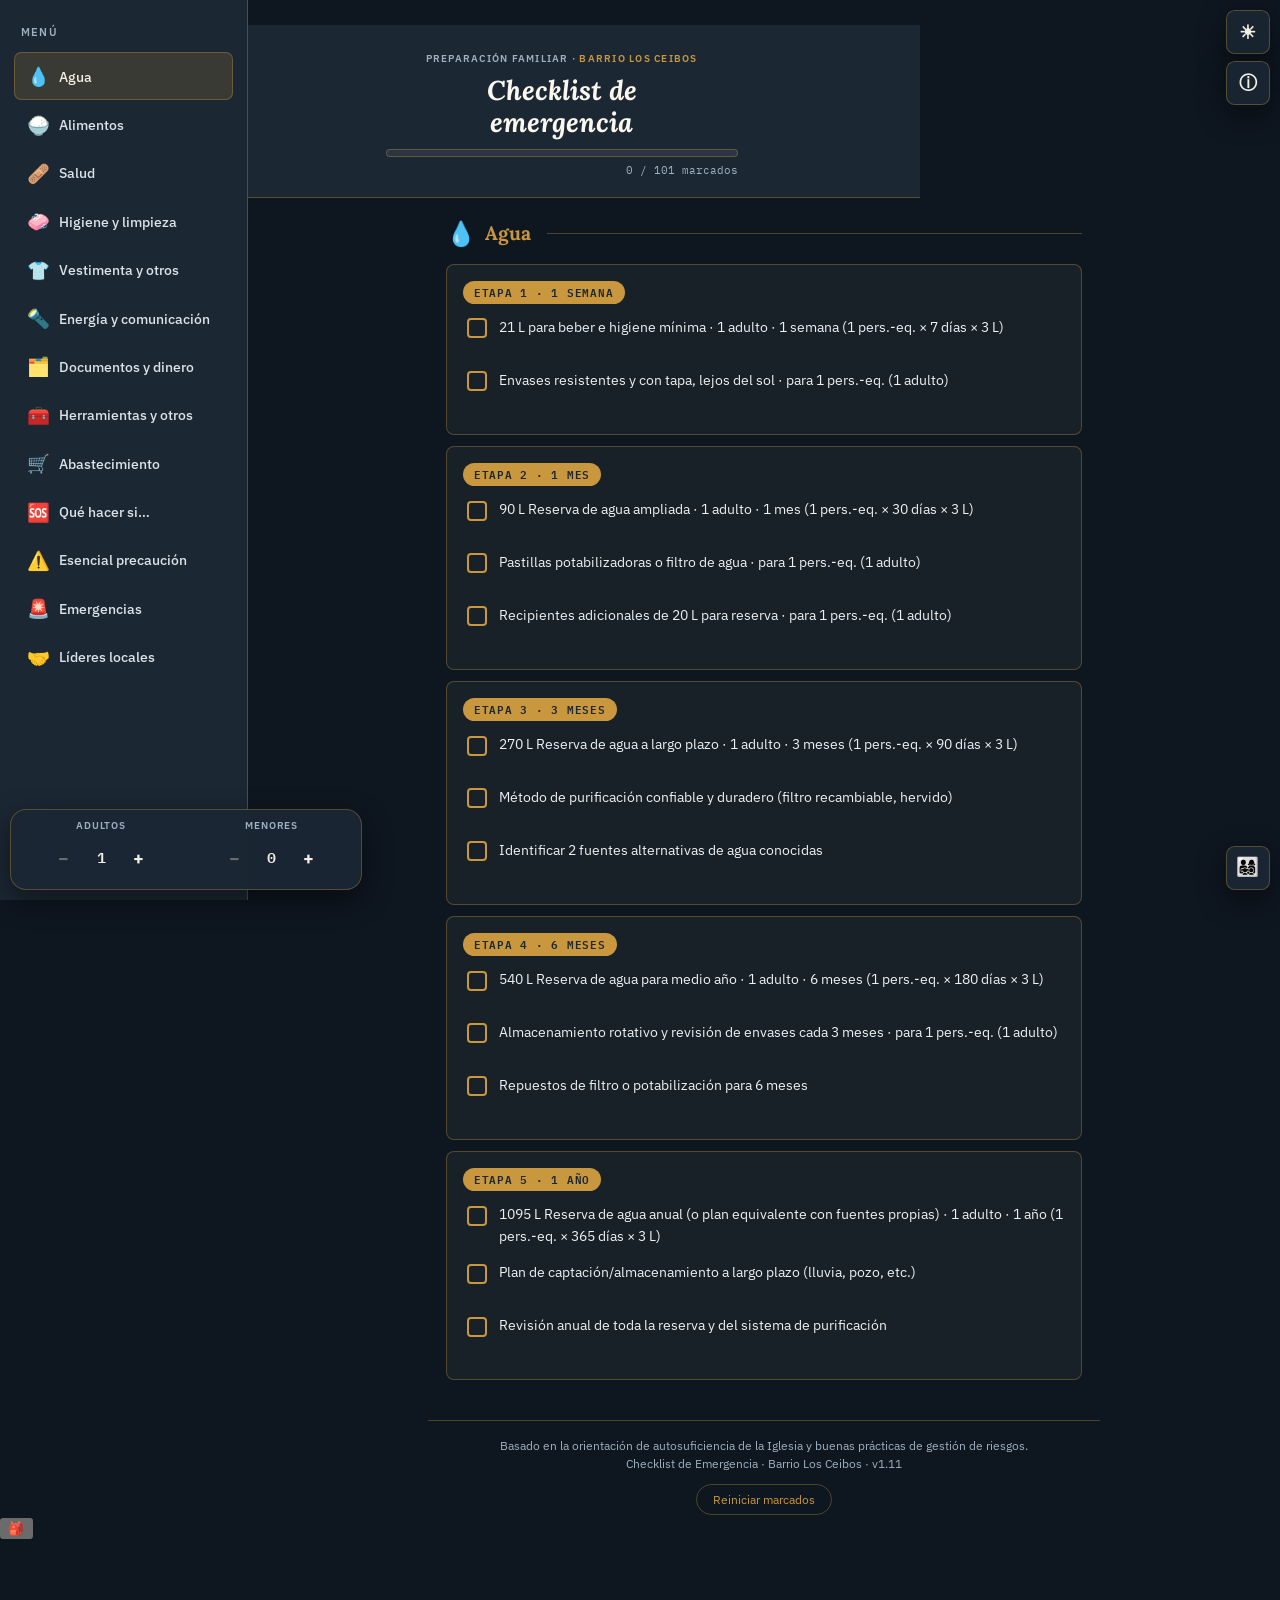
==== commit 4096a49e: "Agregar nueva sección 'Esencial precaución' con contenido preventivo - Nueva sección tipo guides con" ====
--- a/index.html
+++ b/index.html
@@ -40,12 +40,17 @@
 <link rel="preconnect" href="https://fonts.googleapis.com">
 <link rel="preconnect" href="https://fonts.gstatic.com" crossorigin>
 <link href="https://fonts.googleapis.com/css2?family=Lora:ital,wght@0,600;0,700;1,500&family=IBM+Plex+Sans:wght@400;500;600;700&family=IBM+Plex+Mono:wght@500;600&display=swap" rel="stylesheet">
-<link rel="stylesheet" href="./styles.css?v=32">
+<link rel="stylesheet" href="./styles.css?v=39">
 </head>
 <body>
 
 <button type="button" class="menu-toggle" id="menuToggle" aria-controls="sideNav" aria-expanded="false" aria-label="Abrir menú de categorías">
   <span></span><span></span><span></span>
+</button>
+
+<button type="button" class="bag-quick-toggle" id="bagNavBtn" aria-controls="bagDrawer" aria-expanded="false" aria-label="Abrir mochila de emergencia">
+  <span class="emoji" aria-hidden="true">🎒</span>
+  <span class="bag-quick-label">Mochila de emergencia</span>
 </button>
 
 <div class="top-actions">
@@ -58,10 +63,12 @@
 
 <div class="nav-overlay" id="navOverlay" hidden></div>
 
-<nav class="side-nav" id="sideNav" aria-label="Categorías del checklist">
-  <p class="nav-label">Categorías</p>
-  <ul id="sideNavList"></ul>
-</nav>
+<div class="side-nav-wrap" id="sideNavWrap">
+  <nav class="side-nav" id="sideNav" aria-label="Menú principal">
+    <p class="nav-label">Menú</p>
+    <ul id="sideNavList"></ul>
+  </nav>
+</div>
 
 <aside class="info-panel" id="infoPanel" hidden role="dialog" aria-labelledby="infoPanelTitle">
   <div class="info-panel-head">
@@ -101,10 +108,27 @@
 
   <footer>
     Basado en la orientación de autosuficiencia de la Iglesia y buenas prácticas de gestión de riesgos.
-    <br>Checklist de Emergencia · Barrio Los Ceibos · v1.8
+    <br>Checklist de Emergencia · Barrio Los Ceibos · v1.11
     <div><button class="reset" id="resetBtn">Reiniciar marcados</button></div>
   </footer>
 </div>
+
+<button type="button" class="bag-toggle" id="bagToggle" aria-controls="bagDrawer" aria-expanded="false" aria-label="Cerrar mochila de emergencia">
+  <span class="bag-icon" aria-hidden="true">🎒</span>
+</button>
+
+<div class="bag-overlay" id="bagOverlay" hidden></div>
+
+<aside class="bag-drawer" id="bagDrawer" role="dialog" aria-labelledby="bagDrawerTitle" aria-modal="false" hidden>
+  <div class="bag-drawer-head">
+    <h2 id="bagDrawerTitle">Mochila de emergencia</h2>
+    <button type="button" class="bag-close" id="bagClose" aria-label="Cerrar mochila">×</button>
+  </div>
+  <p class="bag-intro">Categorías esenciales para tu preparación familiar</p>
+  <nav aria-label="Categorías de la mochila de emergencia">
+    <ul class="bag-nav-list" id="bagNavList" role="list"></ul>
+  </nav>
+</aside>
 
 <div class="household-dock" id="householdDock">
   <div class="household-bar" id="householdBar" role="group" aria-label="Tamaño del hogar">
@@ -132,9 +156,9 @@
   </button>
 </div>
 
-<script src="./data/ui.js?v=32"></script>
-<script src="./data/checklist.js?v=32"></script>
-<script src="./app.js?v=32"></script>
+<script src="./data/ui.js?v=39"></script>
+<script src="./data/checklist.js?v=39"></script>
+<script src="./app.js?v=39"></script>
 
 </body>
 </html>
